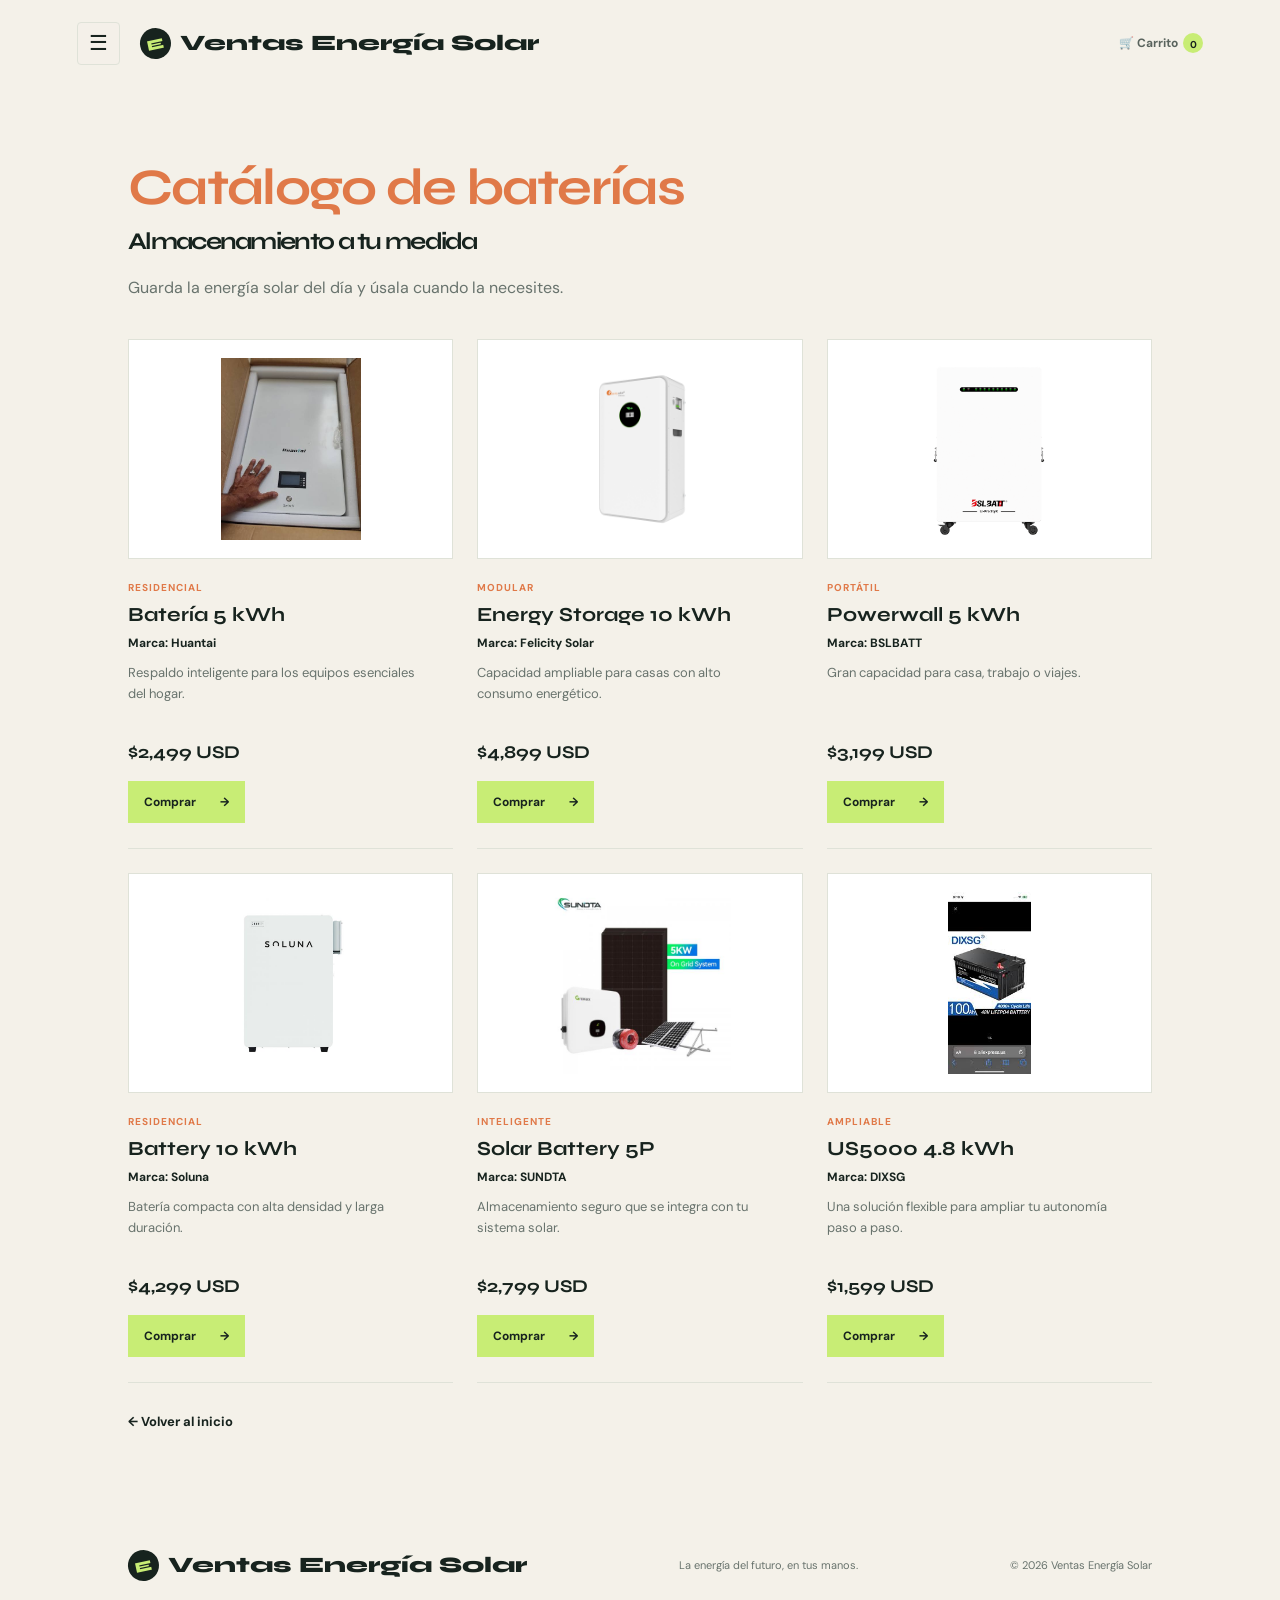
==== Baterias.html @ 4fbe51fc "Add files via upload" ====
<!DOCTYPE html>
<html lang="es">
<head>
    <meta charset="UTF-8">
    <meta name="viewport" content="width=device-width, initial-scale=1.0">
    <title>Baterías | Ventas Energía Solar</title>
    <link rel="stylesheet" href="stylePrincipal.css">
    <script src="carrito.js" defer></script>
     <link rel="shortcut icon" href="casa solar.png" type="image/x-icon">
</head>
<body>
<header class="site-header product-header">
    <a class="brand" href="Principal.html"><span class="brand-mark">E</span><span>Ventas Energía Solar</span></a>
    <button class="product-menu-button" type="button" aria-expanded="false" aria-controls="product-navigation" onclick="this.classList.toggle('is-open'); this.nextElementSibling.classList.toggle('is-open'); this.setAttribute('aria-expanded', this.classList.contains('is-open'))">☰</button>
    <nav class="main-nav" id="product-navigation" aria-label="Navegación principal">
        <a href="Principal.html">Inicio</a>
        <a href="Paneles.html">Paneles</a>
        <a href="Inversores.html">Inversores</a>
        <a href="EstacionEnergia.html">Estación de energía</a>
        <a href="KitCompleto.html">Kit completo</a>
    </nav>
    <div class="header-actions">
        <a class="cart-button" href="mailto:hola@solara.com">Contacto</a>
    </div>
</header>
<main class="category-page">
    <section class="category-content">
        <h1 class="product-type">Catálogo de baterías</h1>
        <h2>Almacenamiento a tu medida</h2>
        <p>Guarda la energía solar del día y úsala cuando la necesites.</p>
        <div class="category-products">
            <article class="category-product"><img src="huantai.jpg" alt="Batería Huantai"><p class="product-type">Residencial</p><h3>Batería 5 kWh</h3><p class="product-brand">Marca: Huantai</p><p class="product-description">Respaldo inteligente para los equipos esenciales del hogar.</p><strong class="product-price">$2,499 USD</strong><a class="primary-button" href="mailto:hola@solara.com">Comprar <span>→</span></a></article>
            <article class="category-product"><img src="Felicity Solar.png" alt="Batería Felicity Solar"><p class="product-type">Modular</p><h3>Energy Storage 10 kWh</h3><p class="product-brand">Marca: Felicity Solar</p><p class="product-description">Capacidad ampliable para casas con alto consumo energético.</p><strong class="product-price">$4,899 USD</strong><a class="primary-button" href="mailto:hola@solara.com">Comprar <span>→</span></a></article>
            <article class="category-product"><img src="BSLBATT.png" alt="Batería BSLBATT"><p class="product-type">Portátil</p><h3>Powerwall 5 kWh</h3><p class="product-brand">Marca: BSLBATT</p><p class="product-description">Gran capacidad para casa, trabajo o viajes.</p><strong class="product-price">$3,199 USD</strong><a class="primary-button" href="mailto:hola@solara.com">Comprar <span>→</span></a></article>
            <article class="category-product"><img src="Soluna.jpg" alt="Batería Soluna"><p class="product-type">Residencial</p><h3>Battery 10 kWh</h3><p class="product-brand">Marca: Soluna</p><p class="product-description">Batería compacta con alta densidad y larga duración.</p><strong class="product-price">$4,299 USD</strong><a class="primary-button" href="mailto:hola@solara.com">Comprar <span>→</span></a></article>
            <article class="category-product"><img src="SUNDTA.jpg" alt="Batería SUNDTA"><p class="product-type">Inteligente</p><h3>Solar Battery 5P</h3><p class="product-brand">Marca: SUNDTA</p><p class="product-description">Almacenamiento seguro que se integra con tu sistema solar.</p><strong class="product-price">$2,799 USD</strong><a class="primary-button" href="mailto:hola@solara.com">Comprar <span>→</span></a></article>
            <article class="category-product"><img src="DIXSG.jpg" alt="Batería DIXSG"><p class="product-type">Ampliable</p><h3>US5000 4.8 kWh</h3><p class="product-brand">Marca: DIXSG</p><p class="product-description">Una solución flexible para ampliar tu autonomía paso a paso.</p><strong class="product-price">$1,599 USD</strong><a class="primary-button" href="mailto:hola@solara.com">Comprar <span>→</span></a></article>
        </div>
        <div class="category-actions"><a class="text-link dark-link" href="Principal.html">← Volver al inicio</a></div>
    </section>
</main>
<footer><a class="brand" href="Principal.html"><span class="brand-mark">E</span><span>Ventas Energía Solar</span></a><p>La energía del futuro, en tus manos.</p><span>© 2026 Ventas Energía Solar</span></footer>
<script src="menu.js"></script>
</body>
</html>
</body>
</html>
---- stylePrincipal.css ----
@import url('https://fonts.googleapis.com/css2?family=DM+Sans:wght@400;500;700&family=Syne:wght@600;700;800&display=swap');

:root {
    --ink: #17231e;
    --muted: #68736d;
    --lime: #c8ed75;
    --cream: #f4f1e9;
    --line: #dfe2d8;
    --dark-green: #1d3328;
}

* { box-sizing: border-box; }
html { scroll-behavior: smooth; overflow-x: hidden; }
body { margin: 0; color: var(--ink); background: var(--cream); font-family: 'DM Sans', sans-serif; overflow-x: hidden; }
a { color: inherit; text-decoration: none; }
button { font: inherit; }

/* Encabezado y navegación */
.site-header {
    align-items: center;
    display: flex;
    height: 86px;
    justify-content: space-between;
    padding: 0 6vw;
}

.site-header > .brand {
    flex: 1;
}

.brand {
    align-items: center;
    display: flex;
    gap: 9px;
    font-family: 'Syne', sans-serif;
    font-size: 22px;
    font-weight: 800;
}

.brand-mark {
    align-items: center;
    display: inline-flex;
    justify-content: center;
    width: 31px;
    height: 31px;
    border-radius: 50%;
    color: var(--lime);
    background: var(--ink);
    font-size: 15px;
    transform: rotate(-12deg);
}

.brand-dot { color: #e07948; }

.main-nav {
    align-items: center;
    border: 1px solid var(--line);
    border-radius: 999px;
    display: flex;
    gap: 20px;
    justify-content: center;
    margin: 0;
    padding: 12px 22px;
    transform: translateY(6px);
}

.main-nav a,
.cart-button {
    color: #59635d;
    font-size: 12px;
    font-weight: 700;
    white-space: nowrap;
}

.main-nav a:hover,
.card-link:hover,
.text-link:hover { color: #e07948; }

.product-header {
    position: relative;
}

.product-header .product-menu-button {
    order: -1;
    margin-right: 20px;
}

.product-header .main-nav {
    display: none;
    position: absolute;
    top: 72px;
    left: 6vw;
    z-index: 5;
    flex-direction: column;
    align-items: stretch;
    gap: 0;
    min-width: 210px;
    padding: 10px 20px;
    border-radius: 0;
    background: var(--cream);
    box-shadow: 0 12px 28px rgba(23, 35, 30, .12);
    transform: none;
}

.product-header .main-nav.is-open {
    display: flex;
}

.product-header .main-nav a {
    padding: 10px 0;
    border-bottom: 1px solid var(--line);
}

.product-header .main-nav a:last-child {
    border-bottom: 0;
}

.product-menu-button {
    display: block;
    width: 43px;
    height: 43px;
    border: 1px solid var(--line);
    border-radius: 4px;
    color: var(--ink);
    background: rgba(244, 241, 233, .55);
    cursor: pointer;
    font-size: 21px;
    line-height: 1;
}

.product-menu-button:hover,
.product-menu-button.is-open {
    color: var(--cream);
    background: rgba(29, 51, 40, .78);
}

.category-content > .product-type {
    color: #e07948;
}

.category-content > h1.product-type {
    margin: 0;
    color: #e07948;
    font-family: 'Syne', sans-serif;
    font-size: clamp(36px, 4vw, 54px);
    line-height: 1.03;
    letter-spacing: -1.7px;
    text-transform: none;
}

.header-actions {
    align-items: center;
    display: flex;
    flex: 1;
    gap: 21px;
    justify-content: flex-end;
}

.icon-button,
.cart-button {
    border: 0;
    background: transparent;
    cursor: pointer;
}

.icon-button {
    position: relative;
    font-size: 29px;
    line-height: 1;
    transform: rotate(-20deg);
}

.cart-button span {
    align-items: center;
    display: inline-flex;
    justify-content: center;
    width: 20px;
    height: 20px;
    margin-left: 5px;
    padding-top: 3px;
    border-radius: 50%;
    color: var(--ink);
    background: var(--lime);
    font-size: 10px;
}

.product-header .cart-button {
    align-items: center;
    display: inline-flex;
    height: 43px;
}

/* Botones y textos compartidos */
h1, h2, h3, p { margin-top: 0; }
h1, h2 { font-family: 'Syne', sans-serif; letter-spacing: -1.7px; }
em { color: #e7aa65; font-style: normal; }

.eyebrow {
    align-items: center;
    display: flex;
    gap: 10px;
    color: var(--lime);
    font-size: 11px;
    font-weight: 700;
    letter-spacing: 1.3px;
    text-transform: uppercase;
}

.eyebrow span { display: inline-block; width: 7px; height: 7px; background: var(--lime); }
.eyebrow.dark { color: #e07948; }
.eyebrow.dark span { background: #e07948; }

.primary-button {
    align-items: center;
    display: inline-flex;
    gap: 30px;
    padding: 16px 19px;
    color: var(--ink);
    background: var(--lime);
    font-size: 13px;
    font-weight: 700;
    transition: transform .2s, background .2s;
}

.primary-button:hover { background: #e0fb9c; transform: translateY(-3px); }
.text-link { color: #f7f5eb; font-size: 13px; font-weight: 700; }
.text-link span, .card-link span { margin-left: 8px; color: #e07948; font-size: 21px; }

/* Portada */
.hero {
    position: relative;
    display: grid;
    grid-template-columns: 46% 54%;
    min-height: 590px;
    padding-left: 10vw;
    overflow: hidden;
    color: #f7f5eb;
    background: var(--dark-green);
}

.hero-copy { align-self: center; position: relative; z-index: 1; padding: 54px 5vw 54px 0; }
.hero h1 { margin: 27px 0; font-size: clamp(47px, 5vw, 78px); line-height: .98; }
.hero-text { max-width: 400px; color: #bbc4b5; font-size: 16px; line-height: 1.7; }
.hero-actions { align-items: center; display: flex; gap: 27px; margin-top: 30px; }
.hero-proof { align-items: center; display: flex; gap: 9px; margin-top: 62px; color: #aab7a9; font-size: 11px; }
.hero-proof strong { color: #fff; font-size: 15px; }
.stars { color: #e7aa65; letter-spacing: 2px; }

.hero-image {
    min-height: 590px;
    background: linear-gradient(90deg, rgba(29, 51, 40, .18), transparent 40%), url('https://images.unsplash.com/photo-1509391366360-2e959784a276?auto=format&fit=crop&w=1400&q=85') center / cover;
}

.hero-note {
    align-items: center;
    display: flex;
    gap: 12px;
    position: absolute;
    right: 7vw;
    bottom: 40px;
    padding: 17px 23px;
    color: var(--ink);
    background: rgba(247, 245, 235, .94);
    font-size: 11px;
}

.hero-note strong { font-size: 13px; }
.note-icon { color: #e07948; font-size: 24px; }

/* Presentación y productos */
.intro { display: flex; justify-content: space-between; padding: 106px 10vw 51px; }
.intro h2 { margin: 21px 0 0; font-size: clamp(34px, 4vw, 54px); line-height: 1.03; }
.intro h2 em { color: #e07948; }
.intro-text { max-width: 350px; margin: 38px 4vw 0 0; color: var(--muted); font-size: 15px; line-height: 1.65; }
.product-grid { display: grid; grid-template-columns: repeat(3, 1fr); gap: 24px; padding: 0 10vw 100px; }
.product-card { min-width: 0; }
.product-image { position: relative; height: 290px; margin-bottom: 22px; overflow: hidden; }
.product-image::after { content: ''; position: absolute; inset: 0; transition: transform .5s; }
.product-card:hover .product-image::after { transform: scale(1.06); }
.ecoflow::after { background: url('https://images.unsplash.com/photo-1473341304170-971dccb5ac1e?auto=format&fit=crop&w=800&q=80') center / cover; }
.panels::after { background: url('https://images.unsplash.com/photo-1497435334941-8c899ee9e8e9?auto=format&fit=crop&w=800&q=80') center / cover; }
.inverter::after { background: url('https://images.unsplash.com/photo-1613665813446-82a78c468a1d?auto=format&fit=crop&w=800&q=80') center / cover; }
.product-tag, .product-number { position: absolute; z-index: 1; }
.product-tag { top: 0; left: 17px; padding: 8px 11px; background: var(--lime); font-size: 10px; font-weight: 700; text-transform: uppercase; }
.product-number { right: 19px; bottom: 17px; color: white; font-family: 'Syne', sans-serif; font-size: 25px; }
.product-info { align-items: start; display: flex; justify-content: space-between; }
.product-type { margin-bottom: 7px; color: #e07948; font-size: 10px; font-weight: 700; letter-spacing: 1px; text-transform: uppercase; }
.product-info h3 { margin: 0; font-family: 'Syne', sans-serif; font-size: 20px; }
.price { font-family: 'Syne', sans-serif; font-size: 19px; white-space: nowrap; }
.price small { color: var(--muted); font-family: 'DM Sans', sans-serif; font-size: 9px; font-weight: 400; }
.product-description { max-width: 290px; margin: 16px 0 15px; color: var(--muted); font-size: 13px; line-height: 1.6; }
.card-link { display: inline-block; width: 100%; padding-bottom: 12px; border-bottom: 1px solid var(--line); font-size: 12px; font-weight: 700; }

/* Reseña breve de la página principal */
.home-review {
    display: grid;
    grid-template-columns: 1fr 1fr;
    gap: 8vw;
    max-width: 980px;
    margin: 0 auto;
    padding: 90px 6vw 105px;
}

.home-review h2 {
    margin: 20px 0 0;
    font-size: clamp(34px, 4vw, 54px);
    line-height: 1.03;
}

.home-review h2 em {
    color: #e07948;
}

.review-text {
    align-self: end;
    max-width: 470px;
    color: var(--muted);
    font-size: 15px;
    line-height: 1.7;
}

.review-text p {
    margin-bottom: 16px;
}

.review-note {
    padding-top: 15px;
    border-top: 1px solid var(--line);
    color: var(--ink);
    font-size: 12px;
    font-weight: 700;
}

/* Beneficios, asesoría y pie */
.trust-strip { display: grid; grid-template-columns: repeat(3, 1fr); margin: 0 10vw; padding: 31px 0; border-top: 1px solid #35483d; border-bottom: 1px solid #35483d; }
.trust-strip div { align-items: center; display: grid; grid-template-columns: 38px auto; }
.trust-strip div + div { padding-left: 35px; border-left: 1px solid var(--line); }
.trust-icon { grid-row: span 2; color: #e07948; font-size: 24px; }
.trust-strip strong { font-size: 13px; }
.trust-strip small { margin-top: 4px; color: var(--muted); font-size: 11px; }
.consultation { align-items: center; display: flex; justify-content: space-between; margin-top: 100px; padding: 80px 10vw; color: #f7f5eb; background: var(--dark-green); }
.consultation h2 { margin-top: 15px; }
.consultation-detail { max-width: 350px; }
.consultation-detail p { color: #bdc8bd; font-size: 15px; line-height: 1.65; }
.light { margin-top: 18px; }
footer { align-items: center; display: flex; justify-content: space-between; padding: 30px 10vw; }
footer p, footer > span { margin: 0; color: var(--muted); font-size: 11px; }

/* Páginas individuales de categorías */
.category-page { min-height: calc(100vh - 170px); }
.category-hero { align-items: center; position: relative; display: flex; min-height: 475px; padding: 70px 10vw; background-position: center; background-size: cover; }
.category-hero::before { content: ''; position: absolute; inset: 0; background: linear-gradient(90deg, rgba(244, 241, 233, .97) 0%, rgba(244, 241, 233, .8) 38%, rgba(244, 241, 233, .05) 75%); }
.category-hero > div { position: relative; z-index: 1; max-width: 530px; }
.category-hero h1 { margin: 22px 0; color: var(--ink); font-size: clamp(45px, 5vw, 70px); }
.category-hero p:not(.eyebrow) { max-width: 420px; margin-bottom: 28px; color: var(--muted); font-size: 16px; line-height: 1.7; }
.panels-page { background-image: url('https://images.unsplash.com/photo-1497435334941-8c899ee9e8e9?auto=format&fit=crop&w=1500&q=85'); }
.category-hero.panels-page { display: none; }
.inverter-page { background-image: url('https://images.unsplash.com/photo-1613665813446-82a78c468a1d?auto=format&fit=crop&w=1500&q=85'); }
.battery-page { background-image: url('https://images.unsplash.com/photo-1592833159155-c62df1b65634?auto=format&fit=crop&w=1500&q=85'); }
.ecoflow-page { background-image: url('https://images.unsplash.com/photo-1473341304170-971dccb5ac1e?auto=format&fit=crop&w=1500&q=85'); }
.complete-page { background-image: url('https://images.unsplash.com/photo-1509391366360-2e959784a276?auto=format&fit=crop&w=1500&q=85'); }
.category-content { padding: 76px 10vw 90px; }
.category-content h2 { margin: 12px 0 18px; }
.category-content > p:not(.product-type) { max-width: 570px; color: var(--muted); font-size: 16px; line-height: 1.7; }
.category-actions { align-items: center; display: flex; gap: 28px; margin-top: 30px; }
.dark-link { color: var(--ink); }

.category-products {
    display: grid;
    grid-template-columns: repeat(3, 1fr);
    gap: 24px;
    margin-top: 38px;
}

.category-product {
    display: flex;
    flex-direction: column;
    padding-bottom: 25px;
    border-bottom: 1px solid var(--line);
}

.category-product img {
    display: block;
    width: 100%;
    height: 220px;
    padding: 18px;
    border: 1px solid var(--line);
    background: #fff;
    object-fit: contain;
    object-position: center;
    margin-bottom: 22px;
}

.category-product .product-type { margin-bottom: 8px; }

.category-product h3 {
    margin: 0 0 8px;
    font-family: 'Syne', sans-serif;
    font-size: 20px;
}

.product-brand {
    margin-bottom: 12px;
    color: var(--ink);
    font-size: 12px;
    font-weight: 700;
}

.category-product .product-description {
    min-height: 63px;
    margin: 0 0 15px;
}

.product-price {
    margin-bottom: 18px;
    font-family: 'Syne', sans-serif;
    font-size: 18px;
}

.category-product .primary-button {
    align-self: flex-start;
    gap: 24px;
    padding: 13px 16px;
    font-size: 12px;
}

/* Carrito y pago por Transfermóvil */
.cart-drawer {
    position: fixed;
    inset: 0;
    z-index: 20;
    visibility: hidden;
    background: rgba(23, 35, 30, .35);
    opacity: 0;
    transition: opacity .2s, visibility .2s;
}

.cart-drawer.is-visible {
    visibility: visible;
    opacity: 1;
}

.cart-panel {
    position: absolute;
    top: 0;
    right: 0;
    display: flex;
    flex-direction: column;
    width: min(440px, 100%);
    height: 100%;
    padding: 30px;
    overflow-y: auto;
    color: var(--ink);
    background: var(--cream);
    box-shadow: -12px 0 30px rgba(23, 35, 30, .18);
}

.cart-heading {
    align-items: center;
    display: flex;
    justify-content: space-between;
    margin-bottom: 25px;
}

.cart-heading h2 {
    margin: 0;
    font-size: 32px;
}

.cart-heading button,
.cart-remove {
    border: 0;
    color: var(--ink);
    background: transparent;
    cursor: pointer;
    font-size: 25px;
}

.cart-empty {
    padding: 18px 0;
    color: var(--muted);
    font-size: 14px;
}

.cart-item {
    align-items: center;
    display: grid;
    grid-template-columns: 58px 1fr auto 20px;
    gap: 10px;
    padding: 14px 0;
    border-bottom: 1px solid var(--line);
}

.cart-item img {
    width: 58px;
    height: 58px;
    padding: 5px;
    object-fit: contain;
    border: 1px solid var(--line);
    background: white;
}

.cart-item strong,
.cart-item small,
.cart-item span {
    display: block;
}

.cart-item strong { font-size: 12px; }
.cart-item small { margin: 3px 0; color: var(--muted); font-size: 10px; }
.cart-item span { font-size: 11px; font-weight: 700; }

.cart-quantity {
    align-items: center;
    display: flex;
    gap: 7px;
}

.cart-quantity button {
    width: 23px;
    height: 23px;
    border: 1px solid var(--line);
    color: var(--ink);
    background: transparent;
    cursor: pointer;
}

.cart-quantity span { font-size: 12px; }
.cart-summary { display: flex; justify-content: space-between; margin: 25px 0; font-size: 14px; }
.cart-summary strong { font-family: 'Syne', sans-serif; font-size: 20px; }

.payment-box {
    margin-top: auto;
    padding: 20px;
    border: 1px solid var(--line);
    background: rgba(255, 255, 255, .5);
}

.payment-box .product-type { margin-bottom: 7px; }
.payment-box h3 { margin: 0 0 8px; font-family: 'Syne', sans-serif; font-size: 18px; }
.payment-box p:not(.product-type) { color: var(--muted); font-size: 12px; line-height: 1.5; }
.payment-box small { display: block; color: var(--muted); font-size: 10px; line-height: 1.4; }

.qr-placeholder {
    align-items: center;
    display: flex;
    width: 130px;
    height: 130px;
    margin: 15px auto;
    border: 8px solid white;
    outline: 1px solid var(--line);
    color: var(--muted);
    background: #e7e5db;
    font-size: 11px;
    font-weight: 700;
    text-align: center;
}

.payment-qr {
    display: block;
    width: 130px;
    height: 130px;
    margin: 15px auto;
    object-fit: contain;
    background: white;
}

.cart-checkout {
    justify-content: center;
    width: 100%;
    margin-top: 18px;
}

/* Adaptación para teléfonos */
@media (max-width: 720px) {
    .site-header { align-items: center; flex-wrap: wrap; height: auto; padding: 20px 6vw 0; }
    .site-header > .brand { flex: initial; }
    .product-header { display: grid; grid-template-columns: 43px 1fr; grid-template-areas: 'brand brand' 'menu actions'; row-gap: 12px; }
    .product-header > .brand { grid-area: brand; }
    .product-header .product-menu-button { grid-area: menu; order: initial; margin: 0; }
    .product-header .header-actions { grid-area: actions; justify-content: flex-end; }
    .main-nav { order: 3; gap: 20px; width: 100%; margin: 17px 0 24px; padding: 12px 18px 13px; overflow-x: auto; justify-content: flex-start; transform: none; }
    .product-header .main-nav { order: initial; top: 84px; left: 76px; width: calc(100vw - 76px); max-width: calc(100vw - 76px); min-width: 0; margin: 0; padding: 10px 14px; overflow-x: auto; overflow-y: hidden; flex-direction: row; align-items: center; }
    .product-header .main-nav a { flex: 0 0 auto; padding: 10px 14px; border-right: 1px solid var(--line); border-bottom: 0; }
    .product-header .main-nav a:last-child { border-right: 0; }
    .main-nav a { font-size: 11px; }
    .hero { display: block; min-height: auto; margin-top: 12px; padding-left: 6vw; }
    .hero-copy { padding: 70px 6vw 60px 0; }
    .hero-image { min-height: 260px; }
    .hero-note { right: 6vw; bottom: 18px; }
    .hero-proof { margin-top: 38px; }
    .intro { display: block; padding: 75px 6vw 40px; }
    .intro-text { margin-top: 28px; }
    .product-grid { display: block; padding: 0 6vw 65px; }
    .product-card { margin-bottom: 55px; }
    .product-image { height: 250px; }
    .trust-strip { display: block; margin: 0 6vw; padding: 10px 0; }
    .trust-strip div { padding: 20px 0; }
    .trust-strip div + div { padding-left: 0; border-top: 1px solid var(--line); border-left: 0; }
    .consultation { align-items: start; display: block; margin-top: 65px; padding: 65px 6vw; }
    .consultation-detail { margin-top: 35px; }
    footer { align-items: start; display: grid; gap: 18px; padding: 30px 6vw; }
    .category-hero { min-height: 520px; padding: 50px 6vw; }
    .category-hero::before { background: linear-gradient(90deg, rgba(244, 241, 233, .97), rgba(244, 241, 233, .55)); }
    .category-content { padding: 65px 6vw 75px; }
    .category-actions { align-items: flex-start; flex-direction: column; gap: 22px; }
    .category-products { display: block; }
    .category-product { margin-bottom: 42px; }
    .category-product img { height: 240px; }

    .cart-panel { padding: 24px 20px; }

    .home-review { display: block; padding: 70px 6vw 80px; }
    .review-text { margin-top: 32px; }
}
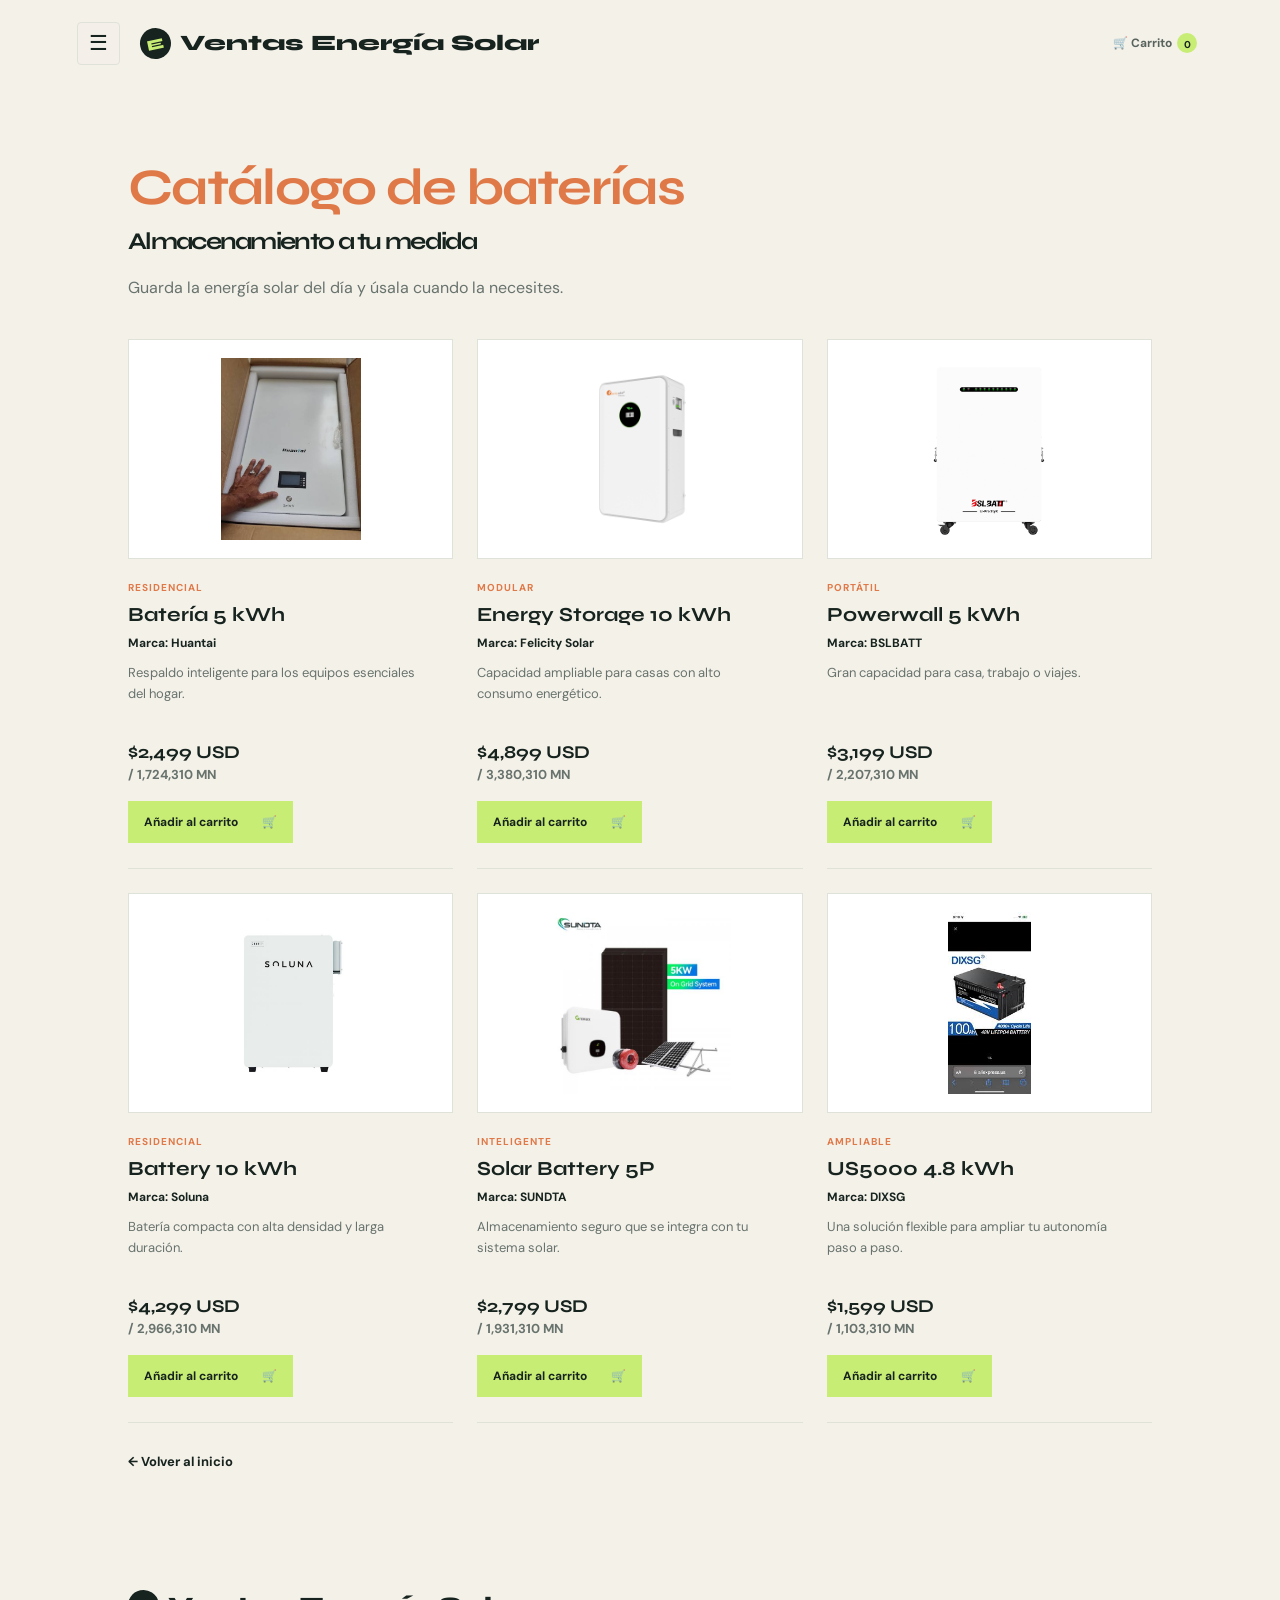
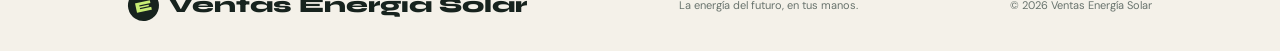
==== commit 312119d6: "Add files via upload" ====
--- a/Baterias.html
+++ b/Baterias.html
@@ -10,17 +10,17 @@
 </head>
 <body>
 <header class="site-header product-header">
-    <a class="brand" href="Principal.html"><span class="brand-mark">E</span><span>Ventas Energía Solar</span></a>
+    <a class="brand" href="index.html"><span class="brand-mark">E</span><span>Ventas Energía Solar</span></a>
     <button class="product-menu-button" type="button" aria-expanded="false" aria-controls="product-navigation" onclick="this.classList.toggle('is-open'); this.nextElementSibling.classList.toggle('is-open'); this.setAttribute('aria-expanded', this.classList.contains('is-open'))">☰</button>
     <nav class="main-nav" id="product-navigation" aria-label="Navegación principal">
-        <a href="Principal.html">Inicio</a>
+        <a href="index.html">Inicio</a>
         <a href="Paneles.html">Paneles</a>
         <a href="Inversores.html">Inversores</a>
         <a href="EstacionEnergia.html">Estación de energía</a>
         <a href="KitCompleto.html">Kit completo</a>
     </nav>
     <div class="header-actions">
-        <a class="cart-button" href="mailto:hola@solara.com">Contacto</a>
+        <button class="cart-button" type="button" aria-label="Ver carrito">🛒 Carrito <span>0</span></button>
     </div>
 </header>
 <main class="category-page">
@@ -29,19 +29,17 @@
         <h2>Almacenamiento a tu medida</h2>
         <p>Guarda la energía solar del día y úsala cuando la necesites.</p>
         <div class="category-products">
-            <article class="category-product"><img src="huantai.jpg" alt="Batería Huantai"><p class="product-type">Residencial</p><h3>Batería 5 kWh</h3><p class="product-brand">Marca: Huantai</p><p class="product-description">Respaldo inteligente para los equipos esenciales del hogar.</p><strong class="product-price">$2,499 USD</strong><a class="primary-button" href="mailto:hola@solara.com">Comprar <span>→</span></a></article>
-            <article class="category-product"><img src="Felicity Solar.png" alt="Batería Felicity Solar"><p class="product-type">Modular</p><h3>Energy Storage 10 kWh</h3><p class="product-brand">Marca: Felicity Solar</p><p class="product-description">Capacidad ampliable para casas con alto consumo energético.</p><strong class="product-price">$4,899 USD</strong><a class="primary-button" href="mailto:hola@solara.com">Comprar <span>→</span></a></article>
-            <article class="category-product"><img src="BSLBATT.png" alt="Batería BSLBATT"><p class="product-type">Portátil</p><h3>Powerwall 5 kWh</h3><p class="product-brand">Marca: BSLBATT</p><p class="product-description">Gran capacidad para casa, trabajo o viajes.</p><strong class="product-price">$3,199 USD</strong><a class="primary-button" href="mailto:hola@solara.com">Comprar <span>→</span></a></article>
-            <article class="category-product"><img src="Soluna.jpg" alt="Batería Soluna"><p class="product-type">Residencial</p><h3>Battery 10 kWh</h3><p class="product-brand">Marca: Soluna</p><p class="product-description">Batería compacta con alta densidad y larga duración.</p><strong class="product-price">$4,299 USD</strong><a class="primary-button" href="mailto:hola@solara.com">Comprar <span>→</span></a></article>
-            <article class="category-product"><img src="SUNDTA.jpg" alt="Batería SUNDTA"><p class="product-type">Inteligente</p><h3>Solar Battery 5P</h3><p class="product-brand">Marca: SUNDTA</p><p class="product-description">Almacenamiento seguro que se integra con tu sistema solar.</p><strong class="product-price">$2,799 USD</strong><a class="primary-button" href="mailto:hola@solara.com">Comprar <span>→</span></a></article>
-            <article class="category-product"><img src="DIXSG.jpg" alt="Batería DIXSG"><p class="product-type">Ampliable</p><h3>US5000 4.8 kWh</h3><p class="product-brand">Marca: DIXSG</p><p class="product-description">Una solución flexible para ampliar tu autonomía paso a paso.</p><strong class="product-price">$1,599 USD</strong><a class="primary-button" href="mailto:hola@solara.com">Comprar <span>→</span></a></article>
+            <article class="category-product"><img src="huantai.jpg" alt="Batería Huantai"><p class="product-type">Residencial</p><h3>Batería 5 kWh</h3><p class="product-brand">Marca: Huantai</p><p class="product-description">Respaldo inteligente para los equipos esenciales del hogar.</p><strong class="product-price">$2,499 USD</strong><button class="primary-button" type="button">añadir al carrito <span>→</span></button></article>
+            <article class="category-product"><img src="Felicity Solar.png" alt="Batería Felicity Solar"><p class="product-type">Modular</p><h3>Energy Storage 10 kWh</h3><p class="product-brand">Marca: Felicity Solar</p><p class="product-description">Capacidad ampliable para casas con alto consumo energético.</p><strong class="product-price">$4,899 USD</strong><button class="primary-button" type="button">añadir al carrito <span>→</span></button></article>
+            <article class="category-product"><img src="BSLBATT.png" alt="Batería BSLBATT"><p class="product-type">Portátil</p><h3>Powerwall 5 kWh</h3><p class="product-brand">Marca: BSLBATT</p><p class="product-description">Gran capacidad para casa, trabajo o viajes.</p><strong class="product-price">$3,199 USD</strong><button class="primary-button" type="button">añadir al carrito <span>→</span></button></article>
+            <article class="category-product"><img src="Soluna.jpg" alt="Batería Soluna"><p class="product-type">Residencial</p><h3>Battery 10 kWh</h3><p class="product-brand">Marca: Soluna</p><p class="product-description">Batería compacta con alta densidad y larga duración.</p><strong class="product-price">$4,299 USD</strong><button class="primary-button" type="button">añadir al carrito <span>→</span></button></article>
+            <article class="category-product"><img src="SUNDTA.jpg" alt="Batería SUNDTA"><p class="product-type">Inteligente</p><h3>Solar Battery 5P</h3><p class="product-brand">Marca: SUNDTA</p><p class="product-description">Almacenamiento seguro que se integra con tu sistema solar.</p><strong class="product-price">$2,799 USD</strong><button class="primary-button" type="button">añadir al carrito<span>→</span></button></article>
+            <article class="category-product"><img src="DIXSG.jpg" alt="Batería DIXSG"><p class="product-type">Ampliable</p><h3>US5000 4.8 kWh</h3><p class="product-brand">Marca: DIXSG</p><p class="product-description">Una solución flexible para ampliar tu autonomía paso a paso.</p><strong class="product-price">$1,599 USD</strong><button class="primary-button" type="button">añadir al carrito <span>→</span></button></article>
         </div>
-        <div class="category-actions"><a class="text-link dark-link" href="Principal.html">← Volver al inicio</a></div>
+        <div class="category-actions"><a class="text-link dark-link" href="index.html">← Volver al inicio</a></div>
     </section>
 </main>
-<footer><a class="brand" href="Principal.html"><span class="brand-mark">E</span><span>Ventas Energía Solar</span></a><p>La energía del futuro, en tus manos.</p><span>© 2026 Ventas Energía Solar</span></footer>
+<footer><a class="brand" href="index.html"><span class="brand-mark">E</span><span>Ventas Energía Solar</span></a><p>La energía del futuro, en tus manos.</p><span>© 2026 Ventas Energía Solar</span></footer>
 <script src="menu.js"></script>
 </body>
-</html>
-</body>
 </html>
--- a/stylePrincipal.css
+++ b/stylePrincipal.css
@@ -215,8 +215,11 @@
     display: inline-flex;
     gap: 30px;
     padding: 16px 19px;
+    border: 0;
     color: var(--ink);
     background: var(--lime);
+    cursor: pointer;
+    font-family: inherit;
     font-size: 13px;
     font-weight: 700;
     transition: transform .2s, background .2s;
@@ -417,6 +420,15 @@
     font-size: 18px;
 }
 
+.product-price .price-mn {
+    display: block;
+    margin-top: 3px;
+    color: var(--muted);
+    font-family: 'DM Sans', sans-serif;
+    font-size: 13px;
+    font-weight: 700;
+}
+
 .category-product .primary-button {
     align-self: flex-start;
     gap: 24px;
@@ -540,6 +552,49 @@
 .payment-box h3 { margin: 0 0 8px; font-family: 'Syne', sans-serif; font-size: 18px; }
 .payment-box p:not(.product-type) { color: var(--muted); font-size: 12px; line-height: 1.5; }
 .payment-box small { display: block; color: var(--muted); font-size: 10px; line-height: 1.4; }
+
+.payment-account {
+    display: block;
+    margin-bottom: 4px;
+    font-family: 'Syne', sans-serif;
+    font-size: 15px;
+    letter-spacing: .5px;
+}
+
+.cart-toast {
+    position: fixed;
+    left: 50%;
+    bottom: 26px;
+    z-index: 30;
+    margin: 0;
+    padding: 13px 22px;
+    border-radius: 999px;
+    color: var(--ink);
+    background: var(--lime);
+    box-shadow: 0 14px 28px rgba(23, 35, 30, .22);
+    font-size: 13px;
+    font-weight: 700;
+    opacity: 0;
+    pointer-events: none;
+    transform: translate(-50%, 14px);
+    transition: opacity .25s, transform .25s;
+}
+
+.cart-toast.is-visible {
+    opacity: 1;
+    transform: translate(-50%, 0);
+}
+
+.cart-checkout.is-disabled {
+    opacity: .45;
+    cursor: not-allowed;
+    pointer-events: auto;
+}
+
+.cart-checkout.is-disabled:hover {
+    background: var(--lime);
+    transform: none;
+}
 
 .qr-placeholder {
     align-items: center;
